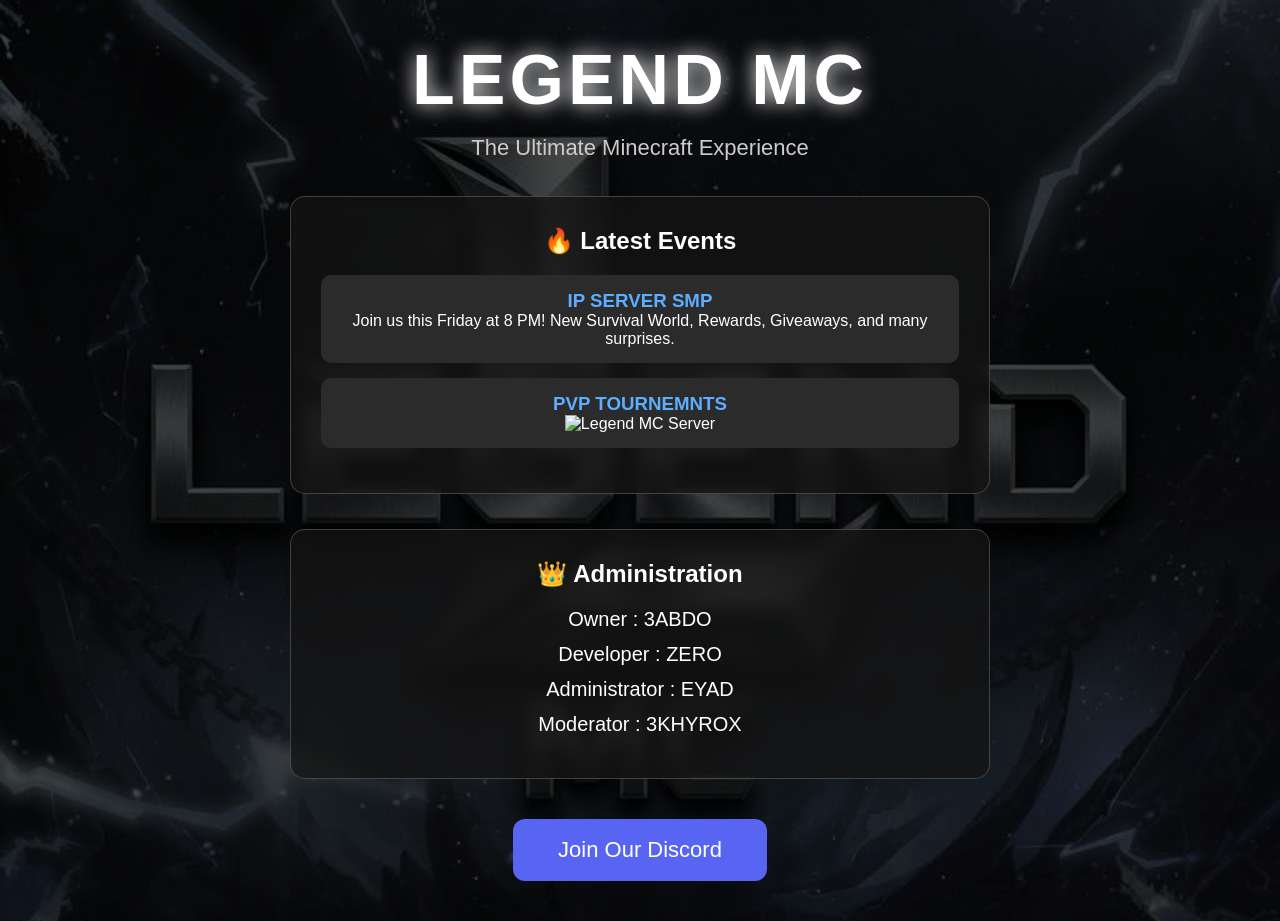
==== index.html @ 8ba991a4 "Add files via upload" ====
<!DOCTYPE html>
<html lang="en">
<head>
    <meta charset="UTF-8">
    <meta name="viewport" content="width=device-width, initial-scale=1.0">
    <title>Legend MC</title>

    <link rel="stylesheet" href="style.css">
</head>

<body>

<div class="overlay">

    <header>

        <h1>LEGEND MC</h1>

        <p>The Ultimate Minecraft Experience</p>

    </header>


    <section class="card">

        <h2>🔥 Latest Events</h2>

        <div class="event">

            <h3>IP SERVER SMP </h3>

            <p>
                Join us this Friday at 8 PM!
                New Survival World, Rewards, Giveaways,
                and many surprises.
            </p>

        </div>

       <div class="event">
    <h3>PVP TOURNEMNTS</h3>

    <img src="" alt="Legend MC Server" class="server-image">
</div>

    </section>


    <section class="card">

        <h2>👑 Administration</h2>

        <ul>

            <li>Owner : 3ABDO</li>

            <li>Developer : ZERO</li>

            <li>Administrator : EYAD</li>

            <li>Moderator : 3KHYROX</li>

        </ul>

    </section>


    <a class="discord" href="https://discord.gg/jeeSgFueh" target="_blank">
        Join Our Discord
    </a>

</div>

<script src="script.js"></script>

</body>
</html>
---- style.css ----
*{
    margin:0;
    padding:0;
    box-sizing:border-box;
    font-family:Arial, Helvetica, sans-serif;
}

body{
    background-image: url("legend_logo.jpg");
    background-size: cover;
    background-position: center;
    background-repeat: no-repeat;
    background-attachment: fixed;

    color: white;
}

.overlay{

    min-height:100vh;

    background:rgba(0,0,0,.70);

    display:flex;

    flex-direction:column;

    justify-content:center;

    align-items:center;

    text-align:center;

    padding:40px;

}

header h1{

    font-size:70px;

    letter-spacing:4px;

    text-shadow:0 0 20px #fff;

}

header p{

    margin-top:15px;

    color:#ccc;

    font-size:22px;

}

.card{

    width:700px;

    max-width:90%;

    background:rgba(20,20,20,.75);

    border:1px solid rgba(255,255,255,.2);

    border-radius:15px;

    padding:30px;

    margin-top:35px;

    backdrop-filter:blur(8px);

}

.card h2{

    margin-bottom:20px;

    color:#ffffff;

}

.event{

    background:#2b2b2b;

    padding:15px;

    border-radius:10px;

    margin-bottom:15px;

}

.event h3{

    color:#5daeff;

}

.card ul{

    list-style:none;

}

.card li{

    margin:12px 0;

    font-size:20px;

}

.discord{

    margin-top:40px;

    text-decoration:none;

    background:#5865F2;

    color:white;

    padding:18px 45px;

    border-radius:12px;

    font-size:22px;

    transition:.3s;

}

.discord:hover{

    transform:scale(1.08);

    box-shadow:0 0 25px #5865F2;

}
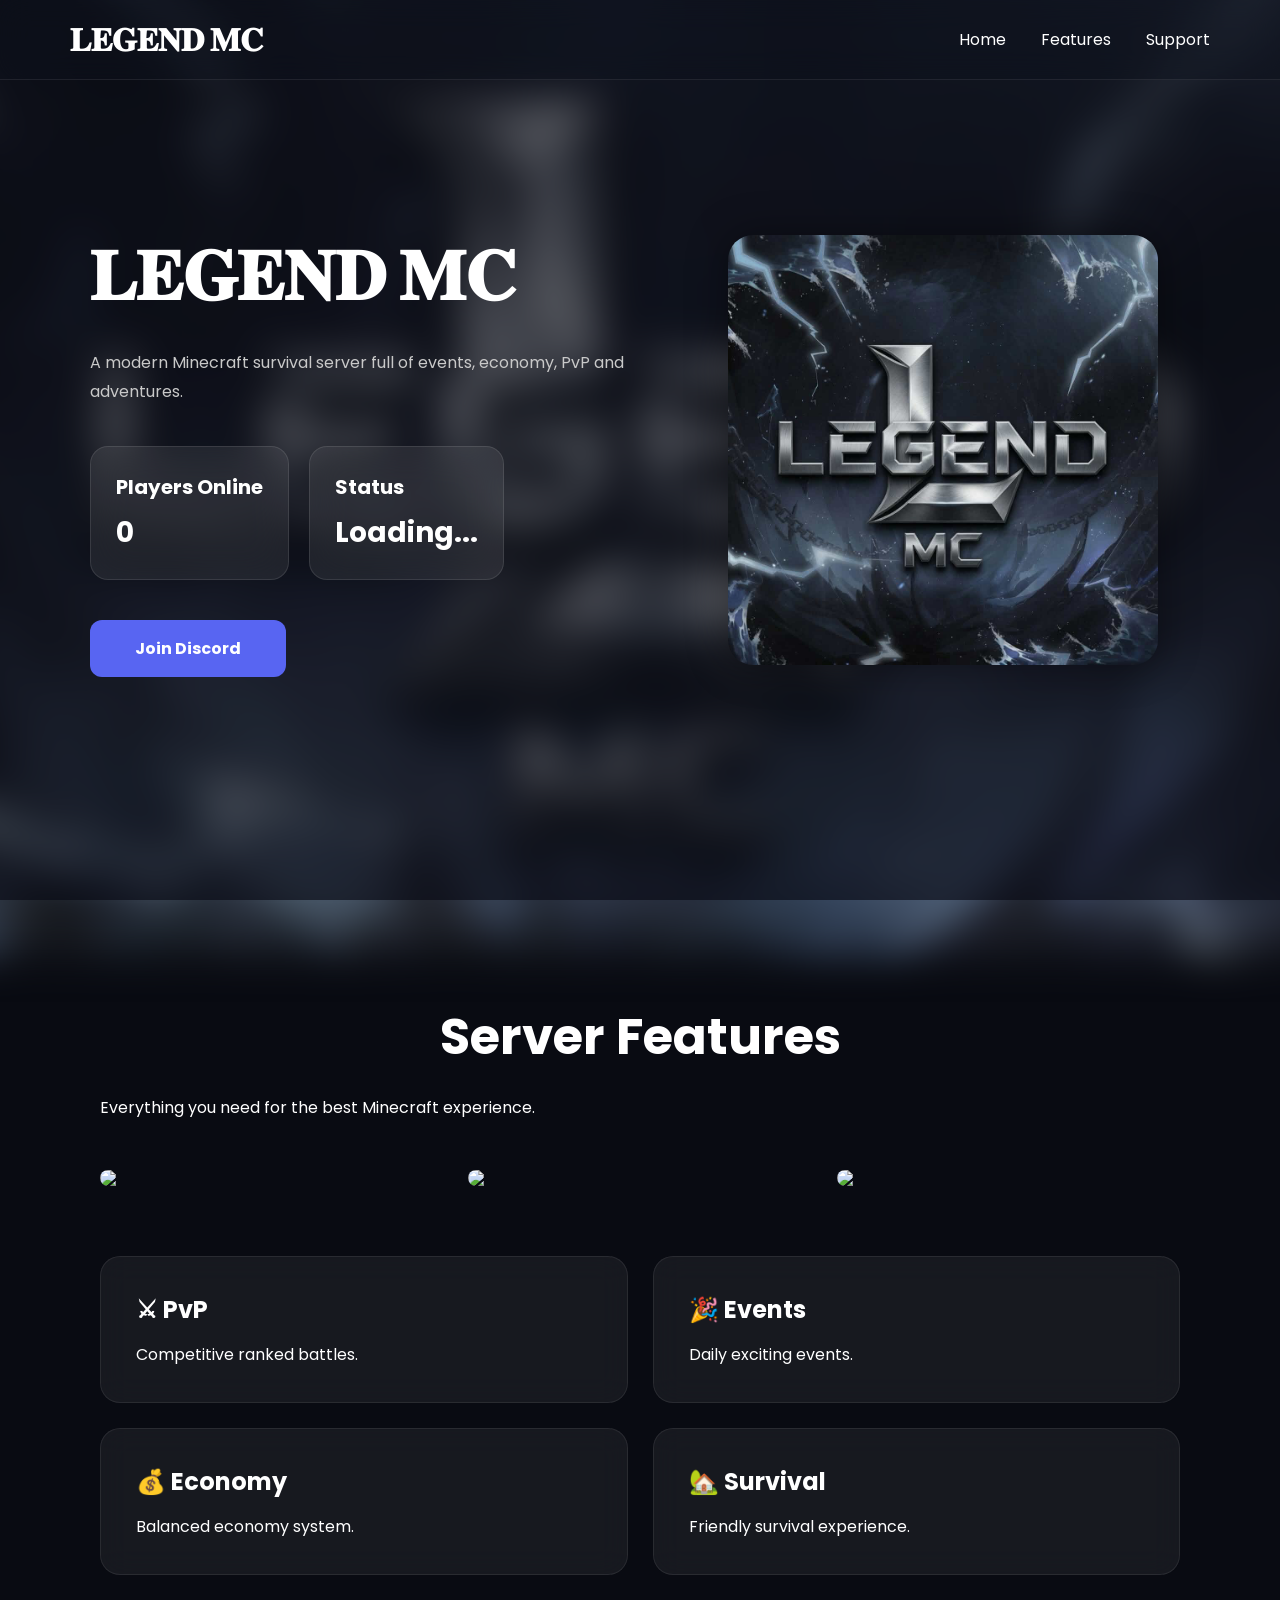
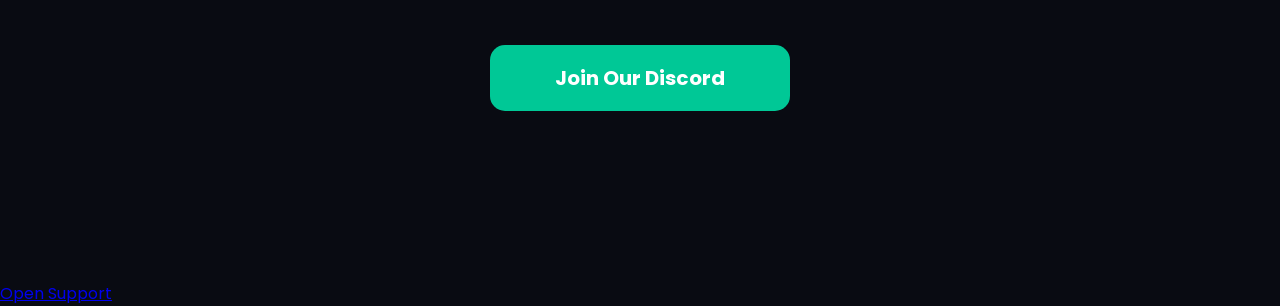
==== commit b659dac9: "Add files via upload" ====
--- a/index.html
+++ b/index.html
@@ -1,77 +1,152 @@
 <!DOCTYPE html>
 <html lang="en">
 <head>
-    <meta charset="UTF-8">
-    <meta name="viewport" content="width=device-width, initial-scale=1.0">
-    <title>Legend MC</title>
 
-    <link rel="stylesheet" href="style.css">
+<meta charset="UTF-8">
+<meta name="viewport" content="width=device-width, initial-scale=1.0">
+
+<title>𝐋𝐄𝐆𝐄𝐍𝐃 𝐌𝐂</title>
+
+<link rel="stylesheet" href="style.css">
+
+<link
+href="https://fonts.googleapis.com/css2?family=Poppins:wght@300;400;600;700&display=swap"
+rel="stylesheet">
+
 </head>
 
 <body>
 
-<div class="overlay">
+<nav>
 
-    <header>
+<h1>𝐋𝐄𝐆𝐄𝐍𝐃 𝐌𝐂</h1>
 
-        <h1>LEGEND MC</h1>
+<ul>
 
-        <p>The Ultimate Minecraft Experience</p>
+<li><a href="#home">Home</a></li>
 
-    </header>
+<li><a href="#features">Features</a></li>
+
+<li><a href="support">Support</a></li>
+
+</ul>
+
+</nav>
+
+<section class="hero" id="home">
 
 
-    <section class="card">
+<div class="left">
 
-        <h2>🔥 Latest Events</h2>
+<h1>𝐋𝐄𝐆𝐄𝐍𝐃 𝐌𝐂</h1>
 
-        <div class="event">
+<p>
+A modern Minecraft survival server full of
+events, economy, PvP and adventures.
+</p>
 
-            <h3>IP SERVER SMP </h3>
+<div class="status">
 
-            <p>
-                Join us this Friday at 8 PM!
-                New Survival World, Rewards, Giveaways,
-                and many surprises.
-            </p>
+<div>
 
-        </div>
+<h2>Players Online</h2>
 
-       <div class="event">
-    <h3>PVP TOURNEMNTS</h3>
+<h3 id="players">0</h3>
 
-    <img src="" alt="Legend MC Server" class="server-image">
 </div>
 
-    </section>
+<div>
 
+<h2>Status</h2>
 
-    <section class="card">
-
-        <h2>👑 Administration</h2>
-
-        <ul>
-
-            <li>Owner : 3ABDO</li>
-
-            <li>Developer : ZERO</li>
-
-            <li>Administrator : EYAD</li>
-
-            <li>Moderator : 3KHYROX</li>
-
-        </ul>
-
-    </section>
-
-
-    <a class="discord" href="https://discord.gg/jeeSgFueh" target="_blank">
-        Join Our Discord
-    </a>
+<h3 id="status">Loading...</h3>
 
 </div>
+
+</div>
+
+<a class="discord"
+href="https://discord.gg/YOURSERVER">
+Join Discord
+</a>
+
+</div>
+
+<div class="right">
+
+<img src="legend_logo.jpg">
+
+</div>
+
+</section>
+
+<section id="features">
+
+<h1>Server Features</h1>
+
+<p>
+Everything you need for the best Minecraft experience.
+</p>
+
+<div class="gallery">
+
+<img src="images/event1.jpg">
+
+<img src="images/event2.jpg">
+
+<img src="images/event3.jpg">
+
+</div>
+
+<div class="cards">
+
+<div class="card">
+
+<h2>⚔ PvP</h2>
+
+<p>Competitive ranked battles.</p>
+
+</div>
+
+<div class="card">
+
+<h2>🎉 Events</h2>
+
+<p>Daily exciting events.</p>
+
+</div>
+
+<div class="card">
+
+<h2>💰 Economy</h2>
+
+<p>Balanced economy system.</p>
+
+</div>
+
+<div class="card">
+
+<h2>🏡 Survival</h2>
+
+<p>Friendly survival experience.</p>
+
+</div>
+
+</div>
+
+<a class="join"
+href="https://discord.gg/YOURSERVER">
+
+Join Our Discord
+
+</a>
+
+</section>
 
 <script src="script.js"></script>
 
 </body>
-</html>+</html>
+<a href="https://discord.gg/legendmc" target="_blank">
+    Open Support
+</a>
--- a/style.css
+++ b/style.css
@@ -1,144 +1,485 @@
+/* ===========================
+   Google Font
+=========================== */
+
+@import url('https://fonts.googleapis.com/css2?family=Poppins:wght@300;400;500;600;700;800&display=swap');
+
 *{
     margin:0;
     padding:0;
     box-sizing:border-box;
-    font-family:Arial, Helvetica, sans-serif;
-}
+    font-family:'Poppins',sans-serif;
+    scroll-behavior:smooth;
+}
+
+/* ===========================
+   Background
+=========================== */
 
 body{
-    background-image: url("legend_logo.jpg");
-    background-size: cover;
-    background-position: center;
-    background-repeat: no-repeat;
-    background-attachment: fixed;
-
-    color: white;
-}
-
-.overlay{
+    background:#090b12;
+    color:white;
+    overflow-x:hidden;
+    position:relative;
+}
+
+/* Blurred Background Image */
+
+body::before{
+    content:"";
+    position:fixed;
+    inset:0;
+
+    background-image:url("legend_logo.jpg");
+    background-size:cover;
+    background-position:center;
+    background-repeat:no-repeat;
+
+    filter:blur(18px);
+    transform:scale(1.12);
+
+    z-index:-2;
+}
+
+/* Dark Overlay */
+
+body::after{
+    content:"";
+    position:fixed;
+    inset:0;
+
+    background:rgba(8,10,20,.65);
+
+    z-index:-1;
+}
+
+/* ===========================
+   Navbar
+=========================== */
+
+nav{
+
+    position:fixed;
+    top:0;
+    left:0;
+
+    width:100%;
+    height:80px;
+
+    display:flex;
+    justify-content:space-between;
+    align-items:center;
+
+    padding:0 70px;
+
+    background:rgba(15,18,30,.45);
+
+    backdrop-filter:blur(15px);
+
+    border-bottom:1px solid rgba(255,255,255,.08);
+
+    z-index:1000;
+}
+
+nav h1{
+
+    font-size:32px;
+    font-weight:800;
+
+}
+
+nav ul{
+
+    display:flex;
+    gap:35px;
+
+    list-style:none;
+
+}
+
+nav a{
+
+    text-decoration:none;
+    color:white;
+    transition:.3s;
+
+}
+
+nav a:hover{
+
+    color:#5B7FFF;
+
+}
+
+/* ===========================
+   Hero
+=========================== */
+
+.hero{
 
     min-height:100vh;
 
-    background:rgba(0,0,0,.70);
-
     display:flex;
+    justify-content:space-between;
+    align-items:center;
+
+    padding:130px 90px;
+
+    position:relative;
+
+}
+
+.left{
+
+    width:50%;
+
+}
+
+.left h1{
+
+    font-size:70px;
+    margin-bottom:20px;
+
+    font-weight:800;
+
+}
+
+.left p{
+
+    color:#c9c9c9;
+
+    line-height:1.8;
+
+    margin-bottom:40px;
+
+}
+
+/* ===========================
+   Cards
+=========================== */
+
+.status{
+
+    display:flex;
+
+    gap:20px;
+
+    margin-bottom:40px;
+
+}
+
+.status div{
+
+    background:rgba(255,255,255,.08);
+
+    backdrop-filter:blur(20px);
+
+    border:1px solid rgba(255,255,255,.1);
+
+    border-radius:18px;
+
+    padding:25px;
+
+    min-width:180px;
+
+    transition:.3s;
+
+}
+
+.status div:hover{
+
+    transform:translateY(-8px);
+
+}
+
+.status h2{
+
+    font-size:20px;
+
+    margin-bottom:10px;
+
+}
+
+.status h3{
+
+    font-size:28px;
+
+}
+
+/* ===========================
+   Buttons
+=========================== */
+
+.discord{
+
+    display:inline-block;
+
+    padding:16px 45px;
+
+    background:#5865F2;
+
+    border-radius:12px;
+
+    text-decoration:none;
+
+    color:white;
+
+    font-weight:700;
+
+    transition:.3s;
+
+}
+
+.discord:hover{
+
+    transform:translateY(-5px);
+
+    box-shadow:0 0 25px rgba(88,101,242,.5);
+
+}
+
+/* ===========================
+   Right Logo
+=========================== */
+
+.right{
+
+    width:45%;
+
+    display:flex;
+
+    justify-content:center;
+
+}
+
+.right img{
+
+    width:430px;
+
+    border-radius:25px;
+
+    box-shadow:0 0 40px rgba(0,0,0,.4);
+
+    animation:float 5s ease-in-out infinite;
+
+}
+
+/* ===========================
+   Features
+=========================== */
+
+#features{
+
+    padding:100px;
+
+}
+
+#features h1{
+
+    text-align:center;
+
+    font-size:50px;
+
+    margin-bottom:20px;
+
+}
+
+.gallery{
+
+    display:grid;
+
+    grid-template-columns:repeat(3,1fr);
+
+    gap:25px;
+
+    margin-top:50px;
+
+}
+
+.gallery img{
+
+    width:100%;
+
+    border-radius:20px;
+
+    transition:.4s;
+
+}
+
+.gallery img:hover{
+
+    transform:scale(1.05);
+
+}
+
+/* ===========================
+   Cards
+=========================== */
+
+.cards{
+
+    margin-top:70px;
+
+    display:grid;
+
+    grid-template-columns:repeat(2,1fr);
+
+    gap:25px;
+
+}
+
+.card{
+
+    background:rgba(255,255,255,.06);
+
+    backdrop-filter:blur(15px);
+
+    border-radius:20px;
+
+    padding:35px;
+
+    border:1px solid rgba(255,255,255,.08);
+
+    transition:.3s;
+
+}
+
+.card:hover{
+
+    transform:translateY(-8px);
+
+}
+
+.card h2{
+
+    margin-bottom:15px;
+
+}
+
+/* ===========================
+   Join Button
+=========================== */
+
+.join{
+
+    display:block;
+
+    width:300px;
+
+    text-align:center;
+
+    margin:70px auto;
+
+    text-decoration:none;
+
+    color:white;
+
+    font-weight:700;
+
+    font-size:20px;
+
+    background:#00c896;
+
+    padding:18px;
+
+    border-radius:15px;
+
+    transition:.3s;
+
+}
+
+.join:hover{
+
+    transform:scale(1.05);
+
+    box-shadow:0 0 25px rgba(0,200,150,.5);
+
+}
+
+/* ===========================
+   Animation
+=========================== */
+
+@keyframes float{
+
+    0%{
+
+        transform:translateY(0);
+
+    }
+
+    50%{
+
+        transform:translateY(-18px);
+
+    }
+
+    100%{
+
+        transform:translateY(0);
+
+    }
+
+}
+
+/* ===========================
+   Mobile
+=========================== */
+
+@media(max-width:900px){
+
+.hero{
 
     flex-direction:column;
 
+    text-align:center;
+
+}
+
+.left{
+
+    width:100%;
+
+}
+
+.right{
+
+    width:100%;
+
+    margin-top:60px;
+
+}
+
+.right img{
+
+    width:300px;
+
+}
+
+.status{
+
     justify-content:center;
 
-    align-items:center;
-
-    text-align:center;
-
-    padding:40px;
-
-}
-
-header h1{
-
-    font-size:70px;
-
-    letter-spacing:4px;
-
-    text-shadow:0 0 20px #fff;
-
-}
-
-header p{
-
-    margin-top:15px;
-
-    color:#ccc;
-
-    font-size:22px;
-
-}
-
-.card{
-
-    width:700px;
-
-    max-width:90%;
-
-    background:rgba(20,20,20,.75);
-
-    border:1px solid rgba(255,255,255,.2);
-
-    border-radius:15px;
-
-    padding:30px;
-
-    margin-top:35px;
-
-    backdrop-filter:blur(8px);
-
-}
-
-.card h2{
-
-    margin-bottom:20px;
-
-    color:#ffffff;
-
-}
-
-.event{
-
-    background:#2b2b2b;
-
-    padding:15px;
-
-    border-radius:10px;
-
-    margin-bottom:15px;
-
-}
-
-.event h3{
-
-    color:#5daeff;
-
-}
-
-.card ul{
-
-    list-style:none;
-
-}
-
-.card li{
-
-    margin:12px 0;
-
-    font-size:20px;
-
-}
-
-.discord{
-
-    margin-top:40px;
-
-    text-decoration:none;
-
-    background:#5865F2;
-
-    color:white;
-
-    padding:18px 45px;
-
-    border-radius:12px;
-
-    font-size:22px;
-
-    transition:.3s;
-
-}
-
-.discord:hover{
-
-    transform:scale(1.08);
-
-    box-shadow:0 0 25px #5865F2;
+    flex-wrap:wrap;
+
+}
+
+.gallery{
+
+    grid-template-columns:1fr;
+
+}
+
+.cards{
+
+    grid-template-columns:1fr;
+
+}
+
+nav{
+
+    padding:0 30px;
+
+}
 
 }
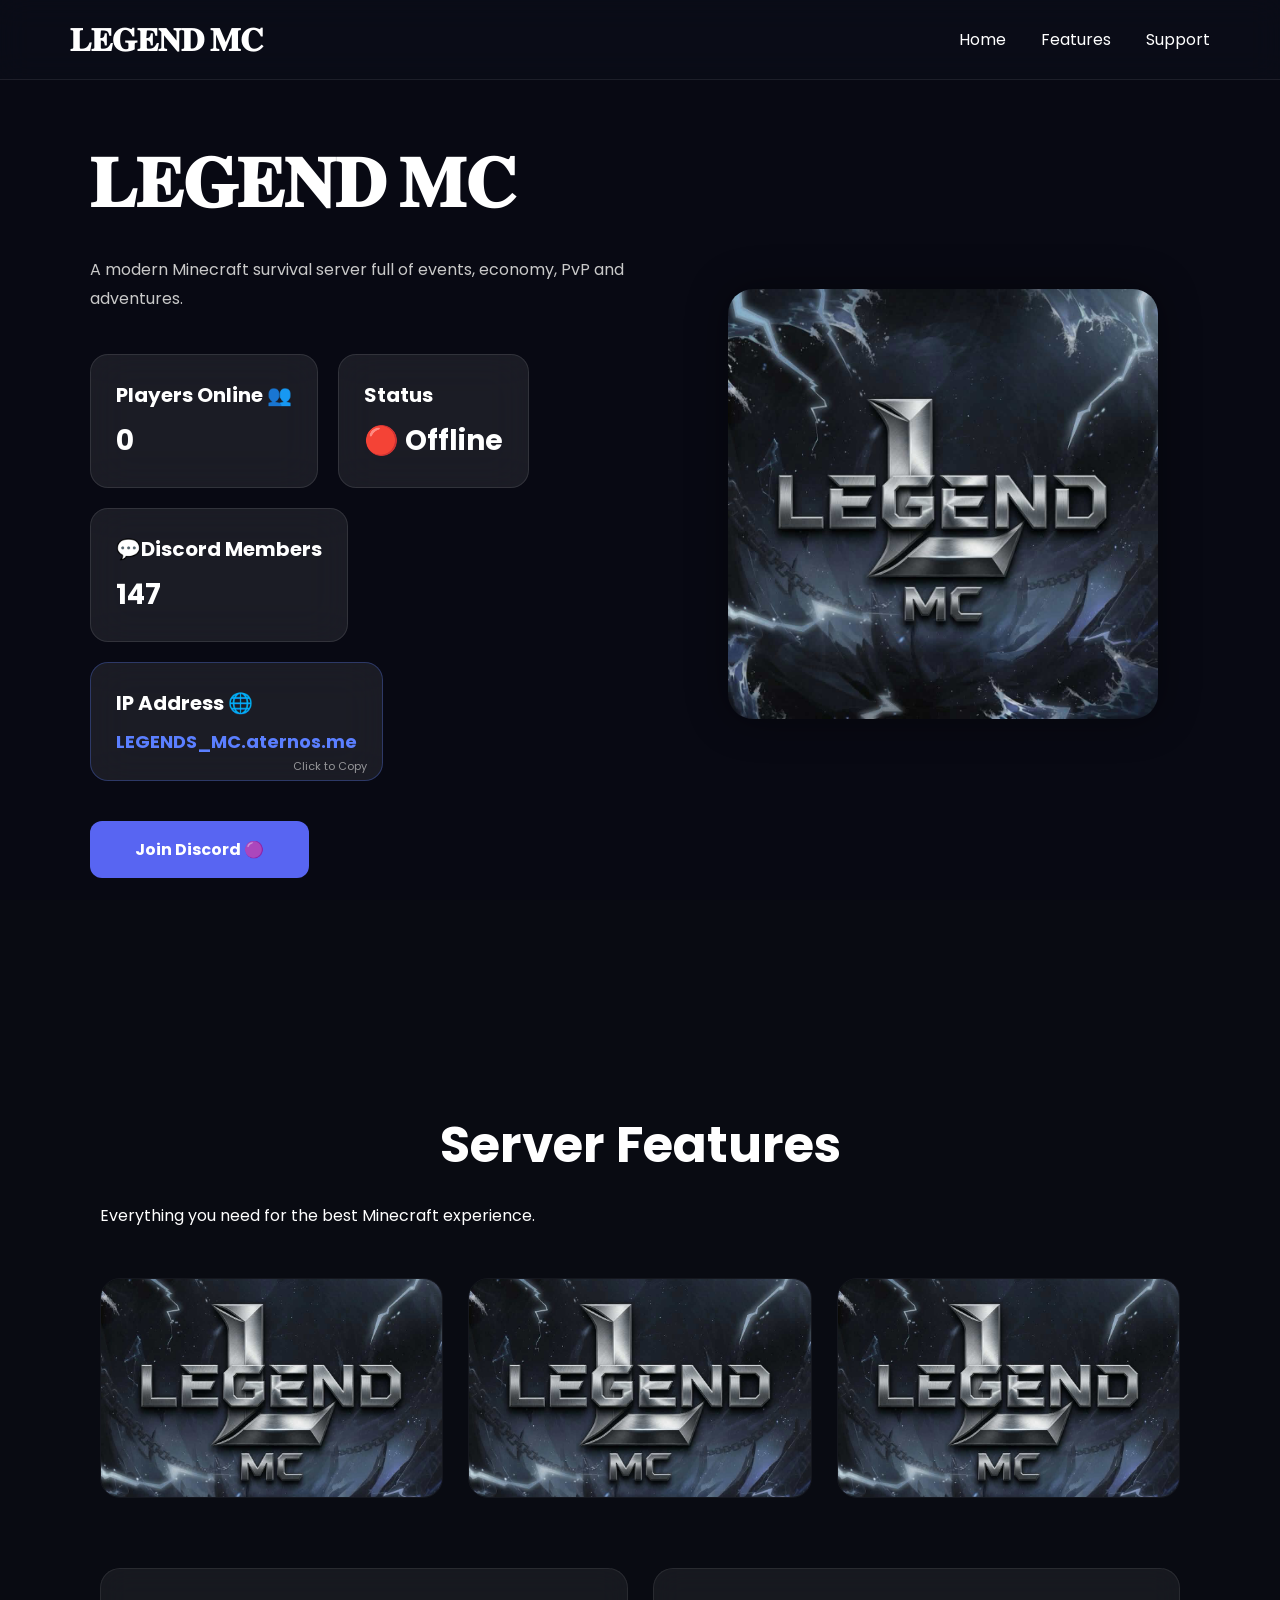
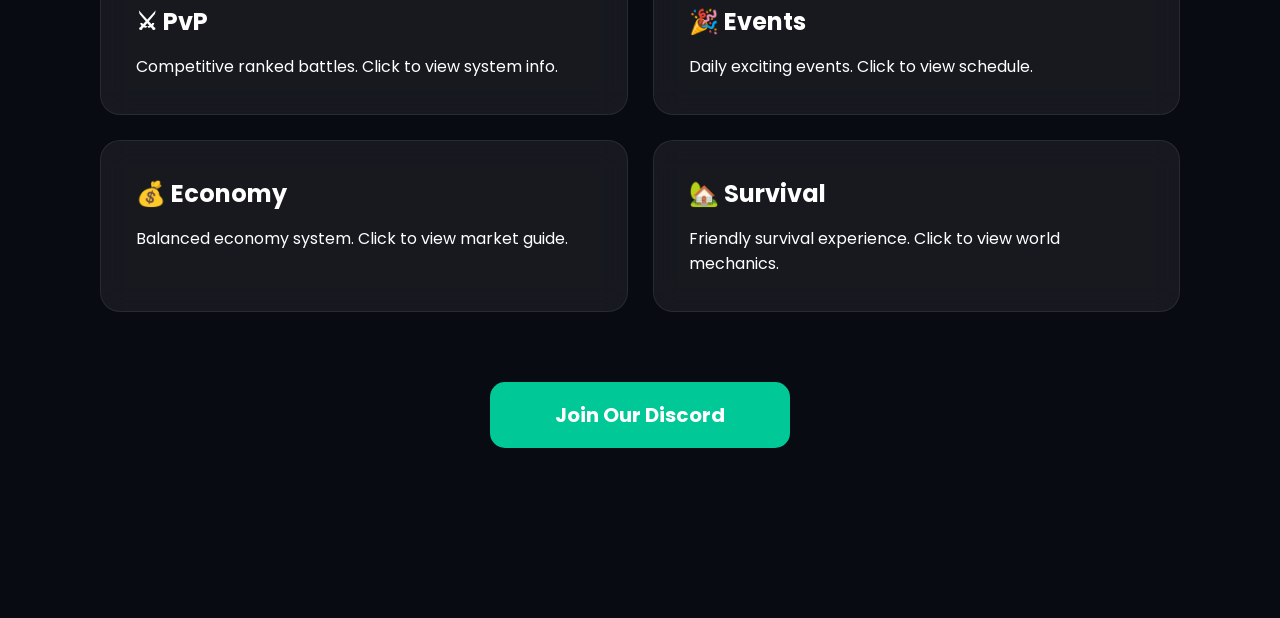
==== commit 6b6ca891: "Add files via upload" ====
--- a/index.html
+++ b/index.html
@@ -1,152 +1,135 @@
 <!DOCTYPE html>
 <html lang="en">
 <head>
-
-<meta charset="UTF-8">
-<meta name="viewport" content="width=device-width, initial-scale=1.0">
-
-<title>𝐋𝐄𝐆𝐄𝐍𝐃 𝐌𝐂</title>
-
-<link rel="stylesheet" href="style.css">
-
-<link
-href="https://fonts.googleapis.com/css2?family=Poppins:wght@300;400;600;700&display=swap"
-rel="stylesheet">
-
+    <meta charset="UTF-8">
+    <meta name="viewport" content="width=device-width, initial-scale=1.0">
+    <title>𝐋𝐄𝐆𝐄𝐍𝐃 𝐌𝐂</title>
+    <link rel="stylesheet" href="style.css">
+    <link href="https://fonts.googleapis.com/css2?family=Poppins:wght@300;400;500;600;700;800&display=swap" rel="stylesheet">
 </head>
-
+<!--Start of Tawk.to Script-->
+<script type="text/javascript">
+var Tawk_API=Tawk_API||{}, Tawk_LoadStart=new Date();
+(function(){
+var s1=document.createElement("script"),s0=document.getElementsByTagName("script")[0];
+s1.async=true;
+s1.src='https://embed.tawk.to/6a5a63c47150471d4bbcfe8d/1jtohbee8';
+s1.charset='UTF-8';
+s1.setAttribute('crossorigin','*');
+s0.parentNode.insertBefore(s1,s0);
+})();
+</script>
+<!--End of Tawk.to Script-->
 <body>
 
+<!-- VIDEO BACKGROUND MODULE -->
+<div class="video-bg-container">
+    <video autoplay loop muted playsinline class="video-bg">
+        <source src="background.mp4" type="video/mp4">
+    </video>
+</div>
+
 <nav>
-
-<h1>𝐋𝐄𝐆𝐄𝐍𝐃 𝐌𝐂</h1>
-
-<ul>
-
-<li><a href="#home">Home</a></li>
-
-<li><a href="#features">Features</a></li>
-
-<li><a href="support">Support</a></li>
-
-</ul>
-
+    <h1>𝐋𝐄𝐆𝐄𝐍𝐃 𝐌𝐂</h1>
+    <ul>
+        <li><a href="#home" onclick="showMainPage()">Home</a></li>
+        <li><a href="#features" onclick="showMainPage()">Features</a></li>
+        <li><a href="https://discord.gg/qxYUwAV7kR" target="_blank">Support</a></li>
+    </ul>
 </nav>
 
-<section class="hero" id="home">
+<!-- MAIN LANDING PAGE CONTAINER -->
+<div id="main-page-content">
+    <section class="hero" id="home">
+        <div class="left">
+            <h1>𝐋𝐄𝐆𝐄𝐍𝐃 𝐌𝐂</h1>
+            <p>A modern Minecraft survival server full of events, economy, PvP and adventures.</p>
+            
+            <div class="status">
+                <div>
+                    <h2>Players Online 👥</h2>
+                    <h3 id="players">0</h3>
+                </div>
+                <div>
+                    <h2>Status</h2>
+                    <h3 id="status">Loading...</h3>
+                </div>
+                <div class="status-card">
+                    <h2>💬Discord Members</h2>
+                    <h3 id="discord-members">147</h3>
+                </div>
+                <div class="copy-card" onclick="copyServerIP()">
+                    <h2>IP Address 🌐</h2>
+                    <h3 id="ip-text">LEGENDS_MC.aternos.me</h3>
+                    <span class="tooltip" id="copy-tooltip">Click to Copy</span>
+                </div>
+            </div>
+            
+            <a class="discord" href="https://discord.gg/qxYUwAV7kR">Join Discord 🟣</a>
+        </div>
+        <div class="right">
+            <img src="legend_logo.jpg" alt="Legend MC Logo">
+        </div>
+    </section>
 
-
-<div class="left">
-
-<h1>𝐋𝐄𝐆𝐄𝐍𝐃 𝐌𝐂</h1>
-
-<p>
-A modern Minecraft survival server full of
-events, economy, PvP and adventures.
-</p>
-
-<div class="status">
-
-<div>
-
-<h2>Players Online</h2>
-
-<h3 id="players">0</h3>
-
+    <section id="features">
+        <h1>Server Features</h1>
+        <p>Everything you need for the best Minecraft experience.</p>
+        
+        <div class="gallery">
+            <img src="legend_logo.jpg" alt="Event 1">
+            <img src="legend_logo.jpg" alt="Event 2">
+            <img src="legend_logo.jpg" alt="Event 3">
+        </div>
+        
+        <div class="cards">
+            <div class="card" onclick="navigateToFeature('pvp')">
+                <h2>⚔ PvP</h2>
+                <p>Competitive ranked battles. Click to view system info.</p>
+            </div>
+            <div class="card" onclick="navigateToFeature('events')">
+                <h2>🎉 Events</h2>
+                <p>Daily exciting events. Click to view schedule.</p>
+            </div>
+            <div class="card" onclick="navigateToFeature('economy')">
+                <h2>💰 Economy</h2>
+                <p>Balanced economy system. Click to view market guide.</p>
+            </div>
+            <div class="card" onclick="navigateToFeature('survival')">
+                <h2>🏡 Survival</h2>
+                <p>Friendly survival experience. Click to view world mechanics.</p>
+            </div>
+        </div>
+        
+        <a class="join" href="https://discord.gg/qxYUwAV7kR">Join Our Discord</a>
+    </section>
 </div>
 
-<div>
-
-<h2>Status</h2>
-
-<h3 id="status">Loading...</h3>
-
+<!-- DYNAMIC SUB-FEATURE DEDICATED PAGE -->
+<div id="features-page" style="display: none;">
+    <section class="feature-detail-section">
+        <div class="back-nav">
+            <button class="back-btn" onclick="showMainPage()">← Back to Home</button>
+        </div>
+        <div class="feature-page-content">
+            <div class="feature-left">
+                <h1 id="feature-title">Feature Title</h1>
+                <div class="feature-badge" id="feature-badge">Status: Active</div>
+                <p id="feature-description">Detailed descriptive breakdown of the custom mechanics will dynamically load here.</p>
+                
+                <div class="feature-highlights" id="feature-highlights">
+                    <!-- Highlight bullets populate here dynamically -->
+                </div>
+                
+                <a class="discord" href="https://discord.gg/qxYUwAV7kR" style="margin-top: 30px;">Connect to Server Discord</a>
+            </div>
+            <div class="feature-right">
+                <img id="feature-img" src="legend_logo.jpg" alt="Feature Showcase Graphic">
+            </div>
+        </div>
+    </section>
 </div>
 
-</div>
-
-<a class="discord"
-href="https://discord.gg/YOURSERVER">
-Join Discord
-</a>
-
-</div>
-
-<div class="right">
-
-<img src="legend_logo.jpg">
-
-</div>
-
-</section>
-
-<section id="features">
-
-<h1>Server Features</h1>
-
-<p>
-Everything you need for the best Minecraft experience.
-</p>
-
-<div class="gallery">
-
-<img src="images/event1.jpg">
-
-<img src="images/event2.jpg">
-
-<img src="images/event3.jpg">
-
-</div>
-
-<div class="cards">
-
-<div class="card">
-
-<h2>⚔ PvP</h2>
-
-<p>Competitive ranked battles.</p>
-
-</div>
-
-<div class="card">
-
-<h2>🎉 Events</h2>
-
-<p>Daily exciting events.</p>
-
-</div>
-
-<div class="card">
-
-<h2>💰 Economy</h2>
-
-<p>Balanced economy system.</p>
-
-</div>
-
-<div class="card">
-
-<h2>🏡 Survival</h2>
-
-<p>Friendly survival experience.</p>
-
-</div>
-
-</div>
-
-<a class="join"
-href="https://discord.gg/YOURSERVER">
-
-Join Our Discord
-
-</a>
-
-</section>
-
 <script src="script.js"></script>
-
 </body>
-</html>
-<a href="https://discord.gg/legendmc" target="_blank">
-    Open Support
-</a>+</html>
--- a/style.css
+++ b/style.css
@@ -1,9 +1,3 @@
-/* ===========================
-   Google Font
-=========================== */
-
-@import url('https://fonts.googleapis.com/css2?family=Poppins:wght@300;400;500;600;700;800&display=swap');
-
 *{
     margin:0;
     padding:0;
@@ -13,7 +7,7 @@
 }
 
 /* ===========================
-   Background
+   Background Setup (MP4 Video Layer)
 =========================== */
 
 body{
@@ -23,187 +17,158 @@
     position:relative;
 }
 
-/* Blurred Background Image */
-
-body::before{
-    content:"";
-    position:fixed;
-    inset:0;
-
-    background-image:url("legend_logo.jpg");
-    background-size:cover;
-    background-position:center;
-    background-repeat:no-repeat;
-
-    filter:blur(18px);
-    transform:scale(1.12);
-
-    z-index:-2;
-}
-
-/* Dark Overlay */
-
-body::after{
-    content:"";
-    position:fixed;
-    inset:0;
-
-    background:rgba(8,10,20,.65);
-
-    z-index:-1;
-}
-
-/* ===========================
-   Navbar
+.video-bg-container {
+    position: fixed;
+    inset: 0;
+    width: 100vw;
+    height: 100vh;
+    z-index: -2;
+    overflow: hidden;
+}
+
+.video-bg {
+    width: 100%;
+    height: 100%;
+    object-fit: cover;
+    /* Optional: Add filter: blur(5px); here if your video background is too bright or distracting */
+}
+
+/* Dark Tint Overlay to ensure text readability */
+.video-bg-container::after {
+    content: "";
+    position: absolute;
+    inset: 0;
+    background: rgba(8, 10, 20, 0.75);
+    z-index: -1;
+}
+
+/* ===========================
+   Navbar Layout
 =========================== */
 
 nav{
-
     position:fixed;
     top:0;
     left:0;
-
     width:100%;
     height:80px;
-
     display:flex;
     justify-content:space-between;
     align-items:center;
-
     padding:0 70px;
-
     background:rgba(15,18,30,.45);
-
     backdrop-filter:blur(15px);
-
     border-bottom:1px solid rgba(255,255,255,.08);
-
     z-index:1000;
 }
 
 nav h1{
-
     font-size:32px;
     font-weight:800;
-
 }
 
 nav ul{
-
     display:flex;
     gap:35px;
-
     list-style:none;
-
 }
 
 nav a{
-
     text-decoration:none;
     color:white;
     transition:.3s;
-
 }
 
 nav a:hover{
-
     color:#5B7FFF;
-
-}
-
-/* ===========================
-   Hero
+}
+
+/* ===========================
+   Hero Elements
 =========================== */
 
 .hero{
-
     min-height:100vh;
-
     display:flex;
     justify-content:space-between;
     align-items:center;
-
     padding:130px 90px;
-
     position:relative;
-
 }
 
 .left{
-
     width:50%;
-
 }
 
 .left h1{
-
     font-size:70px;
     margin-bottom:20px;
-
     font-weight:800;
-
 }
 
 .left p{
-
     color:#c9c9c9;
-
     line-height:1.8;
-
     margin-bottom:40px;
-
-}
-
-/* ===========================
-   Cards
+}
+
+/* ===========================
+   Status Modules
 =========================== */
 
 .status{
-
-    display:flex;
-
+    display:flex;
     gap:20px;
-
     margin-bottom:40px;
-
-}
-
-.status div{
-
+    flex-wrap:wrap;
+}
+
+.status div, .status .status-card, .status .copy-card {
     background:rgba(255,255,255,.08);
-
     backdrop-filter:blur(20px);
-
     border:1px solid rgba(255,255,255,.1);
-
     border-radius:18px;
-
     padding:25px;
-
     min-width:180px;
-
-    transition:.3s;
-
-}
-
-.status div:hover{
-
+    transition:.3s;
+    position:relative;
+}
+
+.status .copy-card {
+    cursor:pointer;
+    border:1px solid rgba(91, 127, 255, 0.3);
+}
+
+.status div:hover, .status .status-card:hover, .status .copy-card:hover {
     transform:translateY(-8px);
-
+    background:rgba(255,255,255,.12);
+}
+
+.status .copy-card:hover {
+    border-color: rgba(91, 127, 255, 0.8);
 }
 
 .status h2{
-
     font-size:20px;
-
     margin-bottom:10px;
-
 }
 
 .status h3{
-
     font-size:28px;
-
+}
+
+#ip-text {
+    font-size:18px;
+    color:#5B7FFF;
+}
+
+.tooltip {
+    position:absolute;
+    bottom:5px;
+    right:15px;
+    font-size:11px;
+    color:#c9c9c9;
+    opacity:0.7;
 }
 
 /* ===========================
@@ -211,275 +176,265 @@
 =========================== */
 
 .discord{
-
     display:inline-block;
-
     padding:16px 45px;
-
     background:#5865F2;
-
     border-radius:12px;
-
     text-decoration:none;
-
     color:white;
-
     font-weight:700;
-
-    transition:.3s;
-
+    transition:.3s;
 }
 
 .discord:hover{
-
     transform:translateY(-5px);
-
     box-shadow:0 0 25px rgba(88,101,242,.5);
-
-}
-
-/* ===========================
-   Right Logo
+}
+
+/* ===========================
+   Right Logo Animation
 =========================== */
 
 .right{
-
     width:45%;
-
-    display:flex;
-
+    display:flex;
     justify-content:center;
-
 }
 
 .right img{
-
     width:430px;
-
     border-radius:25px;
-
     box-shadow:0 0 40px rgba(0,0,0,.4);
-
     animation:float 5s ease-in-out infinite;
-
-}
-
-/* ===========================
-   Features
+}
+
+/* ===========================
+   Features Grid
 =========================== */
 
 #features{
-
     padding:100px;
-
 }
 
 #features h1{
-
     text-align:center;
-
     font-size:50px;
-
     margin-bottom:20px;
-
 }
 
 .gallery{
-
     display:grid;
-
     grid-template-columns:repeat(3,1fr);
-
     gap:25px;
-
     margin-top:50px;
-
 }
 
 .gallery img{
-
     width:100%;
-
+    height:220px;
+    object-fit:cover;
     border-radius:20px;
-
     transition:.4s;
-
+    border:1px solid rgba(255,255,255,.05);
 }
 
 .gallery img:hover{
-
+    transform:scale(1.02);
+}
+
+.cards{
+    margin-top:70px;
+    display:grid;
+    grid-template-columns:repeat(2,1fr);
+    gap:25px;
+}
+
+.card{
+    background:rgba(255,255,255,.06);
+    backdrop-filter:blur(15px);
+    border-radius:20px;
+    padding:35px;
+    border:1px solid rgba(255,255,255,.08);
+    transition:.3s;
+    cursor:pointer;
+}
+
+.card:hover{
+    transform:translateY(-8px);
+    background:rgba(255,255,255,.1);
+    border-color:#00c896;
+}
+
+.card h2{
+    margin-bottom:15px;
+}
+
+.join{
+    display:block;
+    width:300px;
+    text-align:center;
+    margin:70px auto;
+    text-decoration:none;
+    color:white;
+    font-weight:700;
+    font-size:20px;
+    background:#00c896;
+    padding:18px;
+    border-radius:15px;
+    transition:.3s;
+}
+
+.join:hover{
     transform:scale(1.05);
-
-}
-
-/* ===========================
-   Cards
-=========================== */
-
-.cards{
-
-    margin-top:70px;
-
-    display:grid;
-
-    grid-template-columns:repeat(2,1fr);
-
-    gap:25px;
-
-}
-
-.card{
-
-    background:rgba(255,255,255,.06);
-
-    backdrop-filter:blur(15px);
-
+    box-shadow:0 0 25px rgba(0,200,150,.5);
+}
+
+/* ===========================
+   Dedicated Sub-page Architecture
+=========================== */
+
+.feature-detail-section {
+    min-height:100vh;
+    padding:120px 90px 60px 90px;
+}
+
+.back-nav {
+    margin-bottom:40px;
+}
+
+.back-btn {
+    background:rgba(255,255,255,.08);
+    border:1px solid rgba(255,255,255,.1);
+    color:white;
+    padding:12px 28px;
+    border-radius:10px;
+    cursor:pointer;
+    font-weight:600;
+    transition:.3s;
+}
+
+.back-btn:hover {
+    background:#5B7FFF;
+    border-color:#5B7FFF;
+    transform:translateX(-5px);
+}
+
+.feature-page-content {
+    display:flex;
+    justify-content:space-between;
+    align-items:center;
+    gap:50px;
+}
+
+.feature-left {
+    width:55%;
+}
+
+.feature-left h1 {
+    font-size:55px;
+    font-weight:800;
+    margin-bottom:15px;
+}
+
+.feature-badge {
+    display:inline-block;
+    padding:6px 16px;
+    background:rgba(0, 200, 150, 0.2);
+    border:1px solid #00c896;
+    color:#00c896;
     border-radius:20px;
-
-    padding:35px;
-
-    border:1px solid rgba(255,255,255,.08);
-
-    transition:.3s;
-
-}
-
-.card:hover{
-
-    transform:translateY(-8px);
-
-}
-
-.card h2{
-
-    margin-bottom:15px;
-
-}
-
-/* ===========================
-   Join Button
-=========================== */
-
-.join{
-
-    display:block;
-
-    width:300px;
-
-    text-align:center;
-
-    margin:70px auto;
-
-    text-decoration:none;
-
-    color:white;
-
-    font-weight:700;
-
-    font-size:20px;
-
-    background:#00c896;
-
-    padding:18px;
-
-    border-radius:15px;
-
-    transition:.3s;
-
-}
-
-.join:hover{
-
-    transform:scale(1.05);
-
-    box-shadow:0 0 25px rgba(0,200,150,.5);
-
-}
-
-/* ===========================
-   Animation
+    font-size:14px;
+    font-weight:600;
+    margin-bottom:25px;
+}
+
+.feature-left p {
+    font-size:18px;
+    color:#c9c9c9;
+    line-height:1.8;
+    margin-bottom:30px;
+}
+
+.feature-highlights {
+    display:flex;
+    flex-direction:column;
+    gap:15px;
+}
+
+.highlight-item {
+    display:flex;
+    align-items:center;
+    gap:15px;
+    background:rgba(255,255,255,.04);
+    padding:15px 20px;
+    border-radius:12px;
+    border-left:4px solid #5B7FFF;
+}
+
+.feature-right {
+    width:40%;
+    display:flex;
+    justify-content:center;
+}
+
+.feature-right img {
+    width:100%;
+    max-width:400px;
+    border-radius:25px;
+    box-shadow:0 20px 40px rgba(0,0,0,.5);
+    border:1px solid rgba(255,255,255,.1);
+}
+
+/* ===========================
+   Keyframe Animations
 =========================== */
 
 @keyframes float{
-
-    0%{
-
-        transform:translateY(0);
-
-    }
-
-    50%{
-
-        transform:translateY(-18px);
-
-    }
-
-    100%{
-
-        transform:translateY(0);
-
-    }
-
-}
-
-/* ===========================
-   Mobile
+    0%{ transform:translateY(0); }
+    50%{ transform:translateY(-18px); }
+    100%{ transform:translateY(0); }
+}
+
+/* ===========================
+   Responsive Viewports
 =========================== */
 
 @media(max-width:900px){
-
-.hero{
-
-    flex-direction:column;
-
-    text-align:center;
-
-}
-
-.left{
-
-    width:100%;
-
-}
-
-.right{
-
-    width:100%;
-
-    margin-top:60px;
-
-}
-
-.right img{
-
-    width:300px;
-
-}
-
-.status{
-
-    justify-content:center;
-
-    flex-wrap:wrap;
-
-}
-
-.gallery{
-
-    grid-template-columns:1fr;
-
-}
-
-.cards{
-
-    grid-template-columns:1fr;
-
-}
-
-nav{
-
-    padding:0 30px;
-
-}
-
-}+    .hero, .feature-page-content{
+        flex-direction:column;
+        text-align:center;
+    }
+    .left, .feature-left, .feature-right{
+        width:100%;
+    }
+    .right{
+        width:100%;
+        margin-top:60px;
+    }
+    .right img{
+        width:300px;
+    }
+    .status{
+        justify-content:center;
+        flex-wrap:wrap;
+    }
+    .gallery{
+        grid-template-columns:1fr;
+    }
+    .cards{
+        grid-template-columns:1fr;
+    }
+    nav{
+        padding:0 30px;
+    }
+    .highlight-item {
+        text-align:left;
+    }
+}
+.video-bg {
+    width: 100%;
+    height: 100%;
+    object-fit: cover;
+    filter: blur(10px); /* Adjust the 10px higher or lower to change blur strength */
+    transform: scale(1.05); /* Prevents white artifacts on edge bleed */
+}
